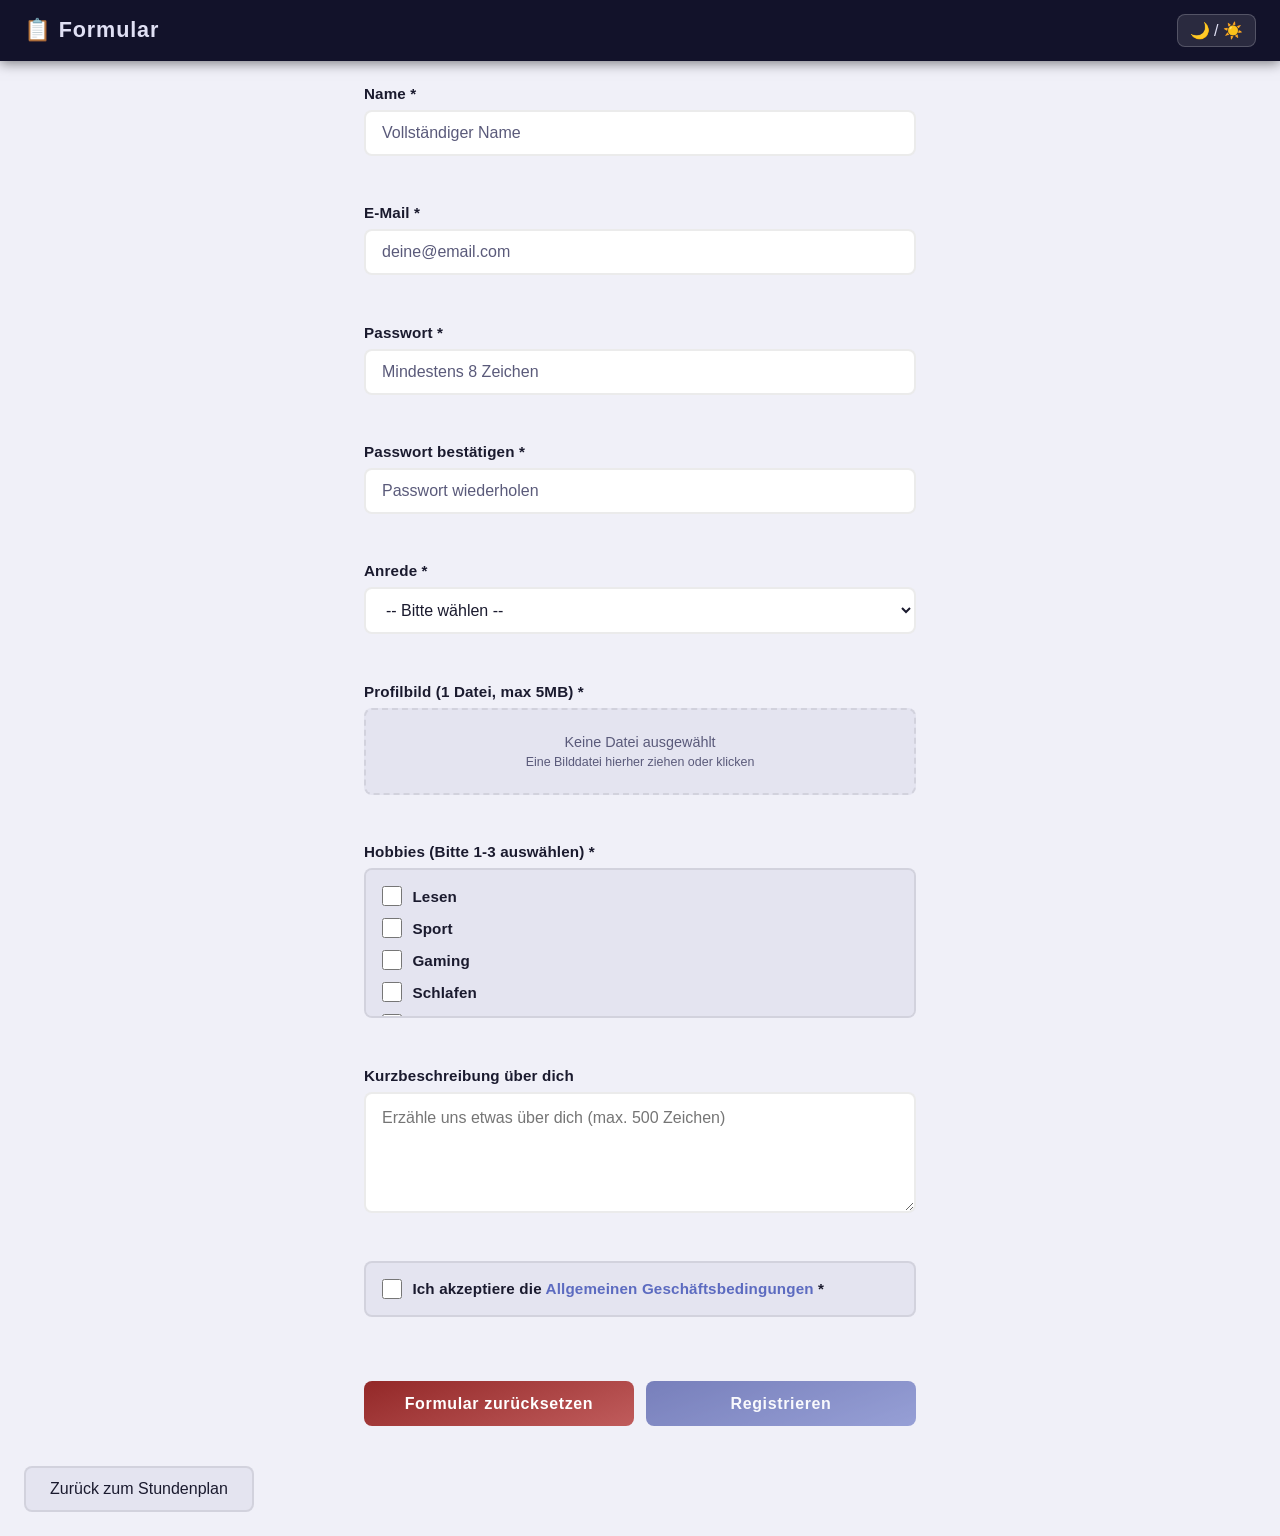
==== html/formular.html @ 5ccaf56b "feat: add registration form with validation and styling" ====
<!DOCTYPE html>
<html lang="de">
<head>
    <meta charset="UTF-8">
    <title>Formular</title>
    <meta name="viewport" content="width=device-width, initial-scale=1.0">
    <title>Formular</title>
    <link rel="stylesheet" href="../css/style.css">
</head>
<body>
<header>
    <h1>📋 Formular</h1>
    <button class="theme-btn" id="themeToggle" aria-label="Farbschema wechseln">🌙 / ☀️</button>
</header>
<div class="form-container">
    <form id="registration" class="registration-form">
        <!-- Name -->
        <div class="form-group">
            <label for="name">Name *</label>
            <input type="text" id="name" name="name" placeholder="Vollständiger Name" required>
            <span class="error-message" id="name-error"></span>
        </div>

        <!-- Email -->
        <div class="form-group">
            <label for="email">E-Mail *</label>
            <input type="email" id="email" name="email" placeholder="deine@email.com" required>
            <span class="error-message" id="email-error"></span>
        </div>

        <!-- Password -->
        <div class="form-group">
            <label for="password">Passwort *</label>
            <input type="password" id="password" name="password" placeholder="Mindestens 8 Zeichen" required>
            <span class="error-message" id="password-error"></span>
        </div>

        <!-- Password Confirmation -->
        <div class="form-group">
            <label for="password-confirm">Passwort bestätigen *</label>
            <input type="password" id="password-confirm" name="password-confirm" placeholder="Passwort wiederholen" required>
            <span class="error-message" id="password-confirm-error"></span>
        </div>

        <!-- Anrede (Salutation) -->
        <div class="form-group">
            <label for="salutation">Anrede *</label>
            <select id="salutation" name="salutation" required>
                <option value="" disabled selected>-- Bitte wählen --</option>
                <option value="herr">Herr</option>
                <option value="frau">Frau</option>
                <option value="firma">Firma</option>
                <option value="keine">Keine Anrede</option>
            </select>
            <span class="error-message" id="salutation-error"></span>
        </div>

        <!-- Profile Picture Upload -->
        <div class="form-group">
            <label for="profilepic">Profilbild (1 Datei, max 5MB) *</label>
            <div class="file-input-wrapper" aria-label="Profilbild auswählen oder hierher ziehen">
                <input type="file" id="profilepic" name="profilepic" accept="image/*" required>
                <span class="file-name">Keine Datei ausgewählt</span>
                <small class="file-hint">Eine Bilddatei hierher ziehen oder klicken</small>
            </div>
            <span class="error-message" id="profilepic-error"></span>
        </div>

        <!-- Hobbies Selection -->
        <div class="form-group">
            <label>Hobbies (Bitte 1-3 auswählen) *</label>
            <div class="checkbox-group hobbies">
                <label class="checkbox-label">
                    <input type="checkbox" name="hobbies" value="lesen">
                    <span>Lesen</span>
                </label>
                <label class="checkbox-label">
                    <input type="checkbox" name="hobbies" value="sport">
                    <span>Sport</span>
                </label>
                <label class="checkbox-label">
                    <input type="checkbox" name="hobbies" value="gaming">
                    <span>Gaming</span>
                </label><label class="checkbox-label">
                <input type="checkbox" name="hobbies" value="schlafen">
                <span>Schlafen</span>
            </label><label class="checkbox-label">
                <input type="checkbox" name="hobbies" value="essen">
                <span>Essen</span>
            </label>
            </div>
            <span class="error-message" id="hobbies-error"></span>
        </div>

        <!-- Kurzbeschreibung-->
        <div class="form-group">
            <label for="description">Kurzbeschreibung über dich</label>
            <textarea id="description" name="description" rows="4" placeholder="Erzähle uns etwas über dich (max. 500 Zeichen)" maxlength="500"></textarea>
            <span class="error-message" id="description-error"></span>
        </div>

        <!-- Terms and Conditions -->
        <div class="form-group">
            <label class="checkbox-label checkbox-terms">
                <input type="checkbox" id="terms" name="terms" required>
                <span>Ich akzeptiere die <a href="#" class="terms-link">Allgemeinen Geschäftsbedingungen</a> *</span>
            </label>
            <span class="error-message" id="terms-error"></span>
        </div>

        <!-- Form Actions -->
        <div class="form-actions">
            <button type="reset" class="reset-btn">Formular zurücksetzen</button>
            <button type="submit" class="submit-btn">Registrieren</button>
        </div>
    </form>
</div>
<a href="../index.html" class="form-link">Zurück zum Stundenplan</a>
<script src="../js/darkmode.js"></script>
<script src="../js/form-validation.js"></script>
</body>
</html>
---- css/style.css ----
/* === Reset & Base === */
*, *::before, *::after {
  box-sizing: border-box;
  margin: 0;
  padding: 0;
}

/* === Design Tokens (Dark Mode default) === */
:root {
  --bg:         #0f0f17;
  --surface:    #1a1a2e;
  --surface2:   #242438;
  --text:       #e2e2f0;
  --text-muted: #7a7a9a;
  --border:     rgba(255,255,255,0.08);
  --header-bg:  #12122a;
  --shadow:     0 4px 16px rgba(0,0,0,0.6);

  /* Event gradients */
  --axa-bg:      linear-gradient(160deg, #1565c0 0%, #1e88e5 100%);
  --mainframe-bg:linear-gradient(160deg, #6a1b9a 0%, #ab47bc 100%);
  --ctf-bg:      linear-gradient(160deg, #b71c1c 0%, #ef5350 100%);
  --ml-bg:       linear-gradient(160deg, #00695c 0%, #26a69a 100%);
  --ptp-bg:      linear-gradient(160deg, #2e7d32 0%, #66bb6a 100%);
  --webdev-bg:   linear-gradient(160deg, #283593 0%, #5c6bc0 100%);
  --erp-bg:      linear-gradient(160deg, #bf360c 0%, #ff7043 100%);
  --comnet-bg:   linear-gradient(160deg, #006064 0%, #26c6da 100%);
  --english-bg:  linear-gradient(160deg, #4a148c 0%, #ce93d8 100%);

  /* Time grid: 1.5 px per minute, 6:00–19:00 = 780 min */
  --scale:      1.5px;
  --day-height: 1170px;
}

/* Light mode — applied by JS via class when toggle is used or prefers-color-scheme:light */
:root.light {
  --bg:         #f0f0f8;
  --surface:    #ffffff;
  --surface2:   #e4e4f0;
  --text:       #1a1a2e;
  --text-muted: #5a5a7a;
  --border:     rgba(0,0,0,0.08);
  --header-bg:  #12122a;
  --shadow:     0 4px 16px rgba(0,0,0,0.15);
}

body {
  font-family: -apple-system, BlinkMacSystemFont, 'Segoe UI', Roboto, 'Helvetica Neue', sans-serif;
  background: var(--bg);
  color: var(--text);
  min-height: 100vh;
  transition: background 0.3s, color 0.3s;
}

/* === Header === */
header {
  background: var(--header-bg);
  padding: 0.85rem 1.5rem;
  display: flex;
  align-items: center;
  justify-content: space-between;
  box-shadow: 0 2px 12px rgba(0,0,0,0.5);
  position: sticky;
  top: 0;
  z-index: 200;
}

header h1 {
  font-size: 1.35rem;
  font-weight: 700;
  color: #e0e0f4;
  letter-spacing: 0.04em;
}

.theme-btn {
  background: rgba(255,255,255,0.1);
  border: 1px solid rgba(255,255,255,0.2);
  border-radius: 8px;
  padding: 0.4rem 0.75rem;
  font-size: 1rem;
  cursor: pointer;
  color: #e0e0f4;
  transition: background 0.2s;
}
.theme-btn:hover { background: rgba(255,255,255,0.2); }

/* === DESKTOP SCHEDULE === */
.desktop-schedule {
  padding: 1.25rem 1.5rem 2rem;
  overflow-x: auto;
}

/* Grid: time-axis col + 5 day cols */
.day-headers,
.schedule-body {
  display: grid;
  grid-template-columns: 52px repeat(5, 1fr);
  min-width: 580px;
  gap: 0 6px;
  position: sticky;
}

.day-headers {
  margin-bottom: 6px;
}

.day-header-cell {
  background: var(--surface2);
  text-align: center;
  padding: 0.5rem 0.25rem;
  font-weight: 700;
  font-size: 0.85rem;
  border-radius: 8px;
  letter-spacing: 0.03em;
}

/* Time axis */
.time-axis {
  position: relative;
  height: var(--day-height);
  flex-shrink: 0;
}

.time-label {
  position: absolute;
  right: 4px;
  font-size: 0.65rem;
  color: var(--text-muted);
  transform: translateY(-50%);
  white-space: nowrap;
  user-select: none;
}

/* Day track (content column) */
.day-track {
  position: relative;
  height: var(--day-height);
  background: var(--surface);
  border-radius: 8px;
  /* Subtle hour lines every 90px (= 60 min × 1.5px) */
  background-image: repeating-linear-gradient(
    to bottom,
    transparent 0,
    transparent calc(90px - 1px),
    var(--border) calc(90px - 1px),
    var(--border) 90px
  );
  overflow: hidden;
}

/* Event block */
.event {
  position: absolute;
  left: 5px;
  right: 5px;
  border-radius: 7px;
  padding: 6px 9px;
  overflow: hidden;
  display: flex;
  flex-direction: column;
  justify-content: center;
  box-shadow: 0 2px 8px rgba(0,0,0,0.35);
  transition: transform 0.15s ease, box-shadow 0.15s ease;
  cursor: default;
}
.event:hover {
  transform: scale(1.025);
  box-shadow: 0 6px 18px rgba(0,0,0,0.5);
  z-index: 10;
}

.event-name {
  font-weight: 700;
  font-size: 0.82rem;
  color: #fff;
  white-space: nowrap;
  overflow: hidden;
  text-overflow: ellipsis;
  line-height: 1.3;
  position: sticky;
}
.event-time {
  font-size: 0.68rem;
  color: rgba(255,255,255,0.78);
  margin-top: 2px;
  position: sticky;
}

/* === Event colour classes === */
.ev-axa      { background: var(--axa-bg); }
.ev-mainframe{ background: var(--mainframe-bg); }
.ev-ctf      { background: var(--ctf-bg); }
.ev-ml       { background: var(--ml-bg); }
.ev-ptp      { background: var(--ptp-bg); }
.ev-webdev   { background: var(--webdev-bg); }
.ev-erp      { background: var(--erp-bg); }
.ev-comnet   { background: var(--comnet-bg); }
.ev-english  { background: var(--english-bg); }

/* === MOBILE SCHEDULE === */
.mobile-schedule {
  display: none;
  padding: 1rem;
  flex-direction: column;
  gap: 0.85rem;
}

.day-card {
  background: var(--surface);
  border-radius: 12px;
  overflow: hidden;
  box-shadow: var(--shadow);
}

.day-card-header {
  background: var(--surface2);
  padding: 0.7rem 1rem;
  font-weight: 700;
  font-size: 1rem;
  letter-spacing: 0.04em;
}

.event-list {
  padding: 0.6rem;
  display: flex;
  flex-direction: column;
  gap: 0.45rem;
}

.event-item {
  display: flex;
  align-items: center;
  gap: 0.8rem;
  padding: 0.6rem 0.85rem;
  border-radius: 9px;
}

.time-badge {
  font-size: 0.72rem;
  color: rgba(255,255,255,0.85);
  white-space: nowrap;
  min-width: 100px;
  font-feature-settings: "tnum";
}

.subject {
  font-weight: 600;
  font-size: 0.9rem;
  color: #fff;
}

/* === Responsive breakpoint === */
@media screen and (max-width: 768px) {
  .desktop-schedule { display: none; }
  .mobile-schedule  { display: flex; }
}
.form-container {
   display: flex;
   flex-direction: column;
   gap: 1rem;
   padding: 1.5rem;
   max-width: 600px;
   margin: 0 auto;
}

#submit:disabled {
   opacity: 0.55;
   cursor: not-allowed;
}

/* === REGISTRATION FORM STYLES === */
.registration-form {
   display: flex;
   flex-direction: column;
   gap: 1.5rem;
}

.form-group {
   display: flex;
   flex-direction: column;
   gap: 0.5rem;
}

.form-group label {
   font-weight: 600;
   font-size: 0.95rem;
   color: var(--text);
   letter-spacing: 0.01em;
}

.form-group input[type="text"],
.form-group input[type="email"],
.form-group input[type="password"],
.form-group select,
.form-group textarea {
   padding: 0.75rem 1rem;
   border: 2px solid var(--border);
   border-radius: 8px;
   background: var(--surface);
   color: var(--text);
   font-size: 1rem;
   font-family: inherit;
   transition: border-color 0.2s, box-shadow 0.2s;
}

.form-group textarea {
   resize: vertical;
   min-height: 120px;
   line-height: 1.45;
}

.form-group input[type="text"]:focus,
.form-group input[type="email"]:focus,
.form-group input[type="password"]:focus,
.form-group select:focus,
.form-group textarea:focus {
   outline: none;
   border-color: #5c6bc0;
   box-shadow: 0 0 0 3px rgba(92, 107, 192, 0.1);
}

.form-group input::placeholder {
   color: var(--text-muted);
}

/* File Input Styling */
.file-input-wrapper {
   position: relative;
   overflow: hidden;
   border: 2px dashed var(--border);
   border-radius: 8px;
   padding: 1.5rem 1rem;
   text-align: center;
   background: var(--surface2);
   cursor: pointer;
   transition: border-color 0.2s, background 0.2s;
}

.file-input-wrapper:hover {
   border-color: #5c6bc0;
   background: rgba(92, 107, 192, 0.05);
}

.file-input-wrapper.is-dragover {
   border-color: #5c6bc0;
   background: rgba(92, 107, 192, 0.14);
}

.file-input-wrapper.is-invalid {
   border-color: #ef5350;
   background: rgba(239, 83, 80, 0.08);
}

.file-input-wrapper input[type="file"] {
   position: absolute;
   opacity: 0;
   width: 100%;
   height: 100%;
   cursor: pointer;
   top: 0;
   left: 0;
}

.file-name {
   display: block;
   font-size: 0.9rem;
   color: var(--text-muted);
   pointer-events: none;
}

.file-hint {
   display: block;
   margin-top: 0.35rem;
   font-size: 0.78rem;
   color: var(--text-muted);
   pointer-events: none;
}

.file-input-wrapper.has-file .file-name {
   color: var(--text);
   font-weight: 600;
}

/* Checkbox Group for Hobbies */
.checkbox-group {
   display: flex;
   flex-direction: column;
   gap: 0.75rem;
   padding: 1rem;
   background: var(--surface2);
   border-radius: 8px;
   border: 2px solid var(--border);
}

.checkbox-label {
   display: flex;
   align-items: center;
   gap: 0.65rem;
   cursor: pointer;
   font-size: 0.95rem;
   color: var(--text);
   transition: color 0.2s;
}

.checkbox-label:hover {
   color: #5c6bc0;
}

.checkbox-label input[type="checkbox"],
.checkbox-label input[type="checkbox"] {
   width: 20px;
   height: 20px;
   cursor: pointer;
   accent-color: #5c6bc0;
}

/* Terms Checkbox */
.checkbox-terms {
   padding: 1rem;
   background: var(--surface2);
   border-radius: 8px;
   border: 2px solid var(--border);
}

.terms-link {
   color: #5c6bc0;
   text-decoration: none;
   transition: text-decoration 0.2s;
}

.terms-link:hover {
   text-decoration: underline;
}

/* Error Message */
.error-message {
   font-size: 0.85rem;
   color: #ef5350;
   min-height: 1.2em;
   display: block;
}

/* Submit Button */

.submit-btn {
    background: linear-gradient(160deg, #283593 0%, #5c6bc0 100%);
}.reset-btn {
    background: linear-gradient(160deg, #932828 0%, #c05c5c 100%);
}
.submit-btn, .reset-btn {
    padding: 0.85rem 2rem;
    color: #fff;
    border: none;
    border-radius: 8px;
    font-size: 1rem;
    font-weight: 600;
    cursor: pointer;
    transition: transform 0.2s, box-shadow 0.2s, opacity 0.2s;
    letter-spacing: 0.04em;
    margin-top: 0;
}

.form-actions {
   display: flex;
   gap: 0.75rem;
   margin-top: 1rem;
}

.form-actions .submit-btn,
.form-actions .reset-btn {
   flex: 1;
}
.submit-btn:hover, .reset-btn:hover {
   transform: translateY(-2px);
   box-shadow: 0 6px 20px rgba(92, 107, 192, 0.35);
}

.submit-btn:active, .reset-btn:active {
   transform: translateY(0);
}

.submit-btn:disabled, .reset-btn:disabled {
   opacity: 0.6;
   cursor: not-allowed;
   transform: none;
}

/* Form Link at bottom */
.form-link {
   display: inline-block;
   padding: 0.75rem 1.5rem;
   margin: 1rem 1.5rem 1.5rem;
   background: var(--surface2);
   color: var(--text);
   text-decoration: none;
   border-radius: 8px;
   border: 2px solid var(--border);
   transition: all 0.2s;
}

.form-link:hover {
   border-color: #5c6bc0;
   color: #5c6bc0;
}

/* === Responsive Breakpoints === */
@media screen and (max-width: 768px) {
   .form-container {
      padding: 1rem;
      max-width: 100%;
   }

   .form-group {
      gap: 0.4rem;
   }

   .checkbox-group {
      gap: 0.6rem;
      padding: 0.85rem;
   }

   .submit-btn, .reset-btn{
      font-size: 0.95rem;
      padding: 0.75rem 1.5rem;
   }

   .form-actions {
      flex-direction: column;
      gap: 0.65rem;
   }
}

@media screen and (max-width: 480px) {
   .form-container {
      padding: 0.75rem;
   }

   .form-group label {
      font-size: 0.9rem;
   }

   .form-group input[type="text"],
   .form-group input[type="email"],
   .form-group input[type="password"],
      .form-group select,
      .form-group textarea {
      font-size: 16px; /* Prevents zoom on mobile */
   }
}

.hobbies{
    overflow: scroll;
    height: 150px;
}
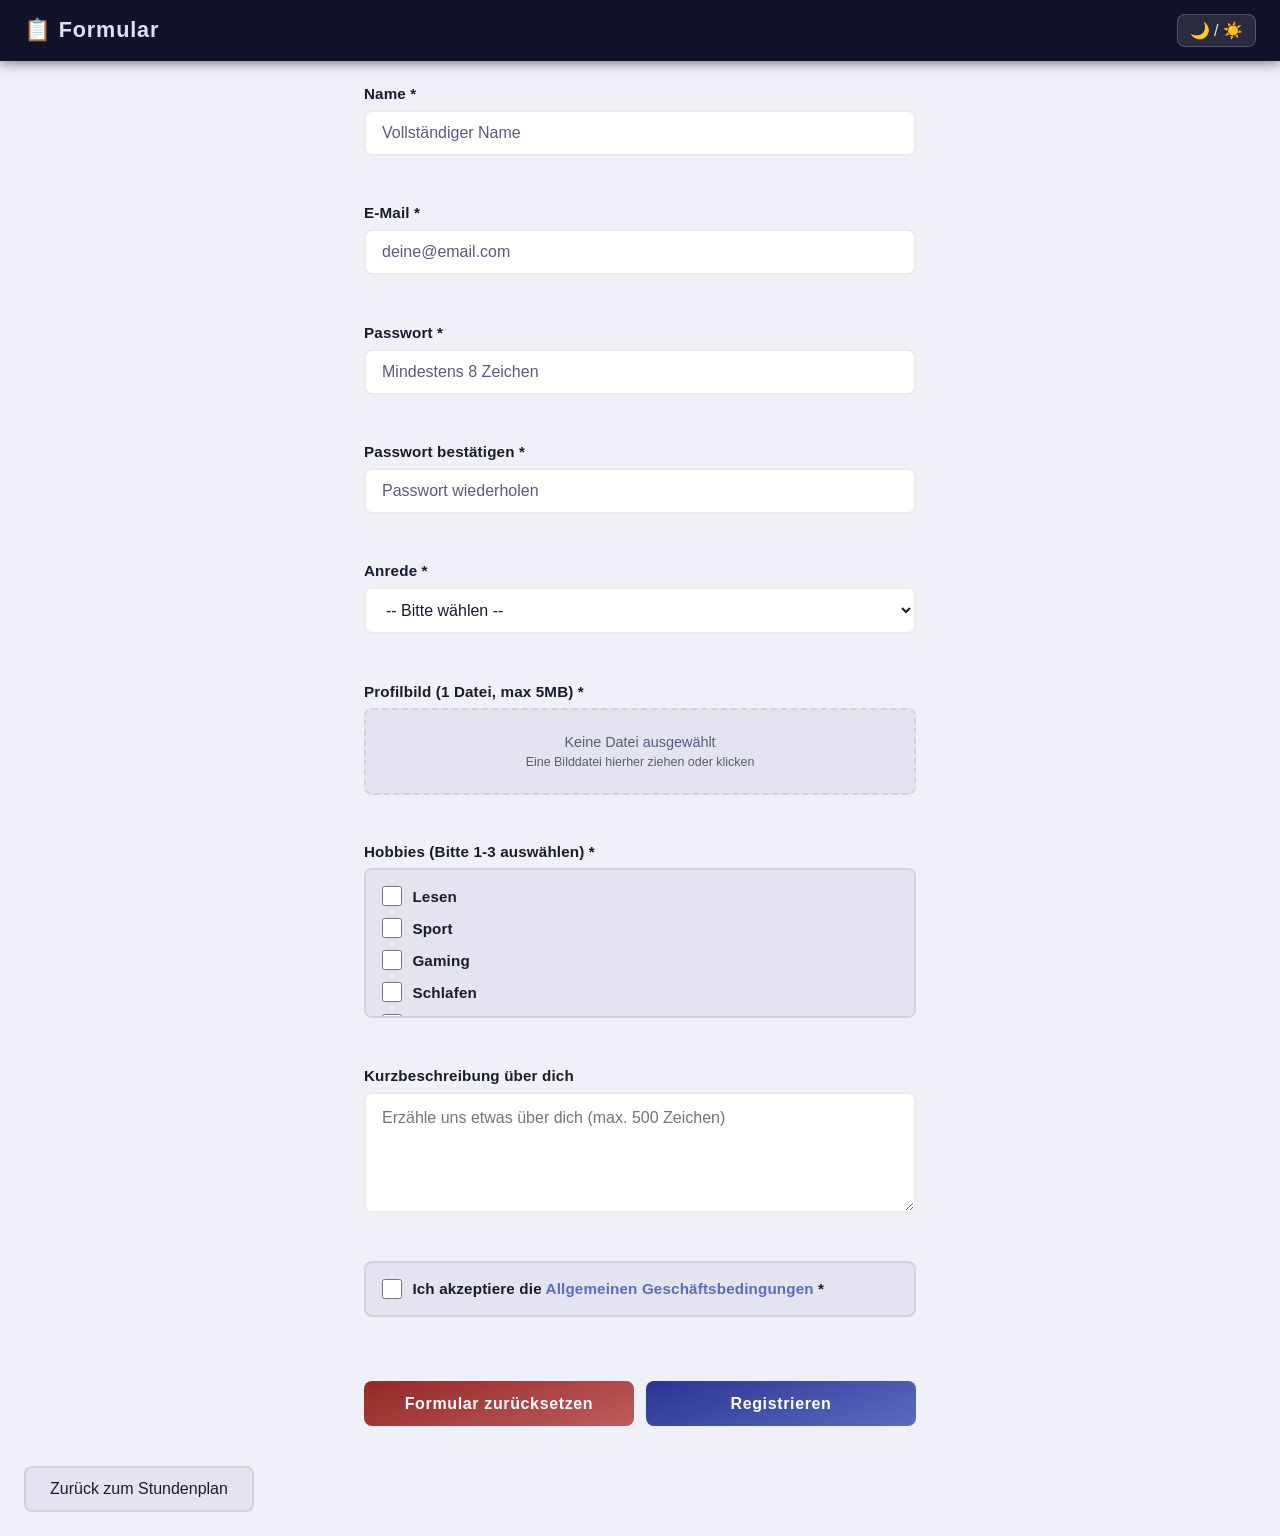
==== commit eb700844: "feat: implement calculator functionality with UI and theme support" ====
--- a/html/formular.html
+++ b/html/formular.html
@@ -13,11 +13,11 @@
     <button class="theme-btn" id="themeToggle" aria-label="Farbschema wechseln">🌙 / ☀️</button>
 </header>
 <div class="form-container">
-    <form id="registration" class="registration-form">
+    <form id="registration" class="registration-form" action="../php/eingabe.php" method="post" enctype="multipart/form-data" novalidate>
         <!-- Name -->
         <div class="form-group">
-            <label for="name">Name *</label>
-            <input type="text" id="name" name="name" placeholder="Vollständiger Name" required>
+            <label for="completename">Name *</label>
+            <input type="text" id="completename" name="completename" placeholder="Vollständiger Name" required>
             <span class="error-message" id="name-error"></span>
         </div>
 
